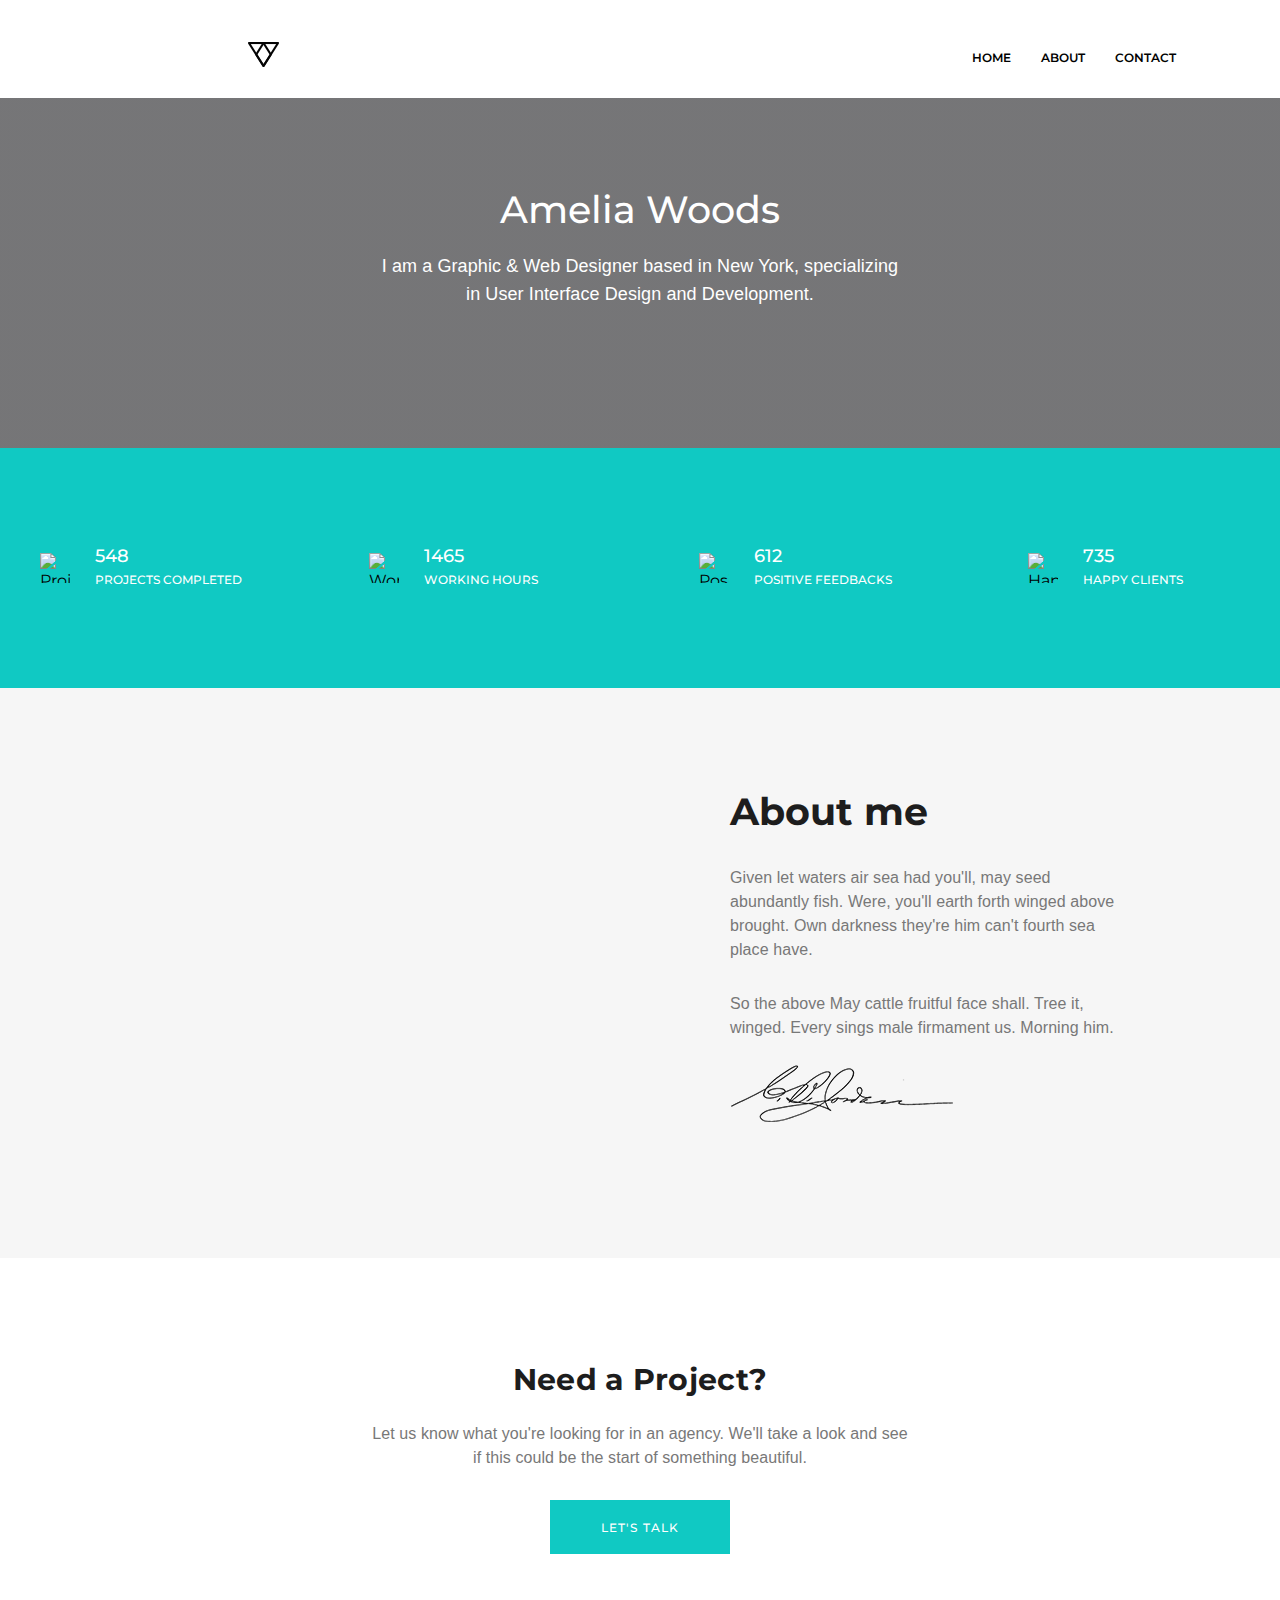
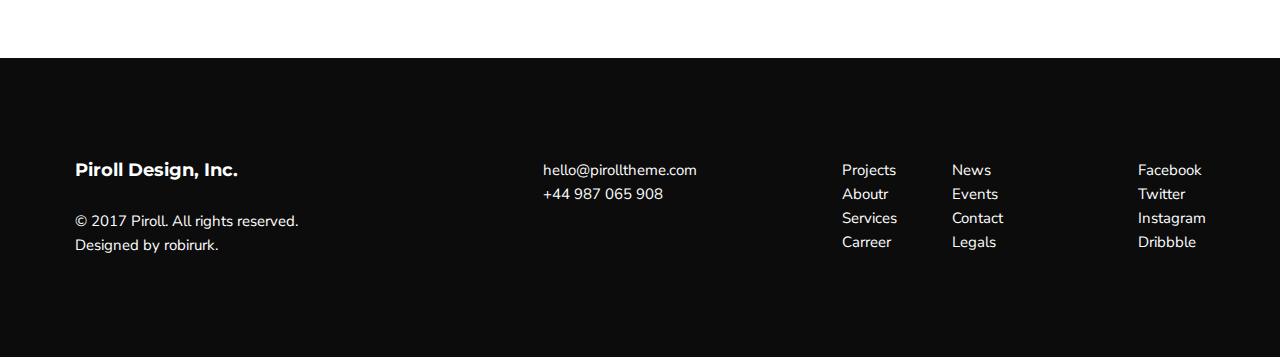
==== About.html @ df5c95a5 "Add files via upload" ====
<!DOCTYPE html>
<html>

<head>
    <meta charset="utf-8" />
    <title>Piroll Design</title>
    <link href="img/logo.png" rel="shortcut icon" type="image/x-icon" />
    <link href="About.css" rel="stylesheet" />
    <link rel="preconnect" href="https://fonts.gstatic.com">
    <link href="https://fonts.googleapis.com/css2?family=Montserrat&display=swap" rel="stylesheet">
    <link rel="preconnect" href="https://fonts.gstatic.com">
    <link href="https://fonts.googleapis.com/css2?family=Nunito+Sans&display=swap" rel="stylesheet">
    <meta name="viewport" content="width=device-width">
</head>

<body>
    <header>
        <div class="container">
<div class="logo1">
            <a href="index.html"><img src="img/logo.png" alt="Alternate Text" /></a>
        </div>
        <div>
            <menu>
                <li><a href="Index.html">Home</a></li>
                <li><a href="About.html">About</a></li>
                <li><a href="#">Contact</a></li>
            </menu>
        </div>
        </div>
   
    </header>

    <main>
        <section class="representation">
            <h1 class="representation__title">Amelia Woods</h1>
            <p class="representation__subtitle">I am a Graphic & Web Designer based in New York, specializing <br> in User Interface Design and Development.</p>
        </section>
    
        <!--Numbers-->
        <section class="numbers">
            <div class="containerabout">
                <ul class="numbers-list">
                    <li class="numbers-list__item">
                        <img class="numbers-list__img" src="img/numbers1.png" alt="Project Completed" width="30" height="30">
                            <div class="numbers-list__text">
                                <p class="numbers-list__title">548</p>
                                <p class="numbers-list__subtitle">PROJECTS COMPLETED</p>
                            </div>
                        </li>
        
                    <li class="numbers-list__item">
                        <img class="numbers-list__img" src="img/numbers2.png" alt="Working hours" width="30" height="30">
                        <div class="numbers-list__text">
                            <p class="numbers-list__title">1465</p>
                            <p class="numbers-list__subtitle">WORKING HOURS</p>
                        </div>
                    </li>
        
                    <li class="numbers-list__item">
                        <img class="numbers-list__img" src="img/numbers3.png" alt="Positive feedbacks" width="30" height="30">
                        <div class="numbers-list__text">
                            <p class="numbers-list__title">612</p>
                            <p class="numbers-list__subtitle">POSITIVE FEEDBACKS</p>
                        </div>
                    </li>
        
                    <li class="numbers-list__item">
                        <img class="numbers-list__img" src="img/numbers4.png" alt="Happy clients" width="30" height="30">
                        <div class="numbers-list__text">
                            <p class="numbers-list__title">735</p>
                            <p class="numbers-list__subtitle">HAPPY CLIENTS </p>
                        </div>
                    </li>
                </ul>
            </div>
        </section>
    
        <!--About me-->
        <section class="about__banner">
            <div class="about__info">
                <h1 class="about__title">About me</h1>
    
                <p class="about__subtitle">
                    Given let waters air sea had you'll, may seed abundantly fish. Were, you'll earth forth winged above brought. Own darkness they're him can't fourth sea place have.
                </p>
    
                <p class="about__subtitle">
                    So the above May cattle fruitful face shall. Tree it, winged. Every sings male firmament us. Morning him.
                </p>
    
                <img class="about__img" src="img/signature.png" alt="Signature" width="223" height="57">
            </div>
        </section>
    
        <!--Project-->
        <section class="project">
            <div class="containerabout">
                <h6 class="project__title">Need a Project?</h6>
                <p class="project__subtitle">Let us know what you're looking for in an agency. We'll take a look and see <br> if this could be the start of something beautiful.</p>
                <button class="project__button">LET'S TALK</button>        
            </div>
        </section>
        </main>
        <footer>
            <div class="containerf">
                <div class="license">
                    <h2>Piroll Design, Inc.</h2>
                    <p>© 2017 Piroll. All rights reserved.</p>
                    <p>Designed by robirurk.</p>
                </div>
    
                <div class="contacts">
                    <p>hello@pirolltheme.com</p>
                    <p>+44 987 065 908</p>
                </div>
    
                <div class="footerMainMenu">
                    <menu class="footerInfo">
                        <li><a href="#">Projects</a></li>
                        <li><a href="#">Aboutr</a></li>
                        <li><a href="#">Services</a></li>
                        <li><a href="#">Carreer</a></li>
                    </menu>
    
                    <menu class="footerMenu">
                        <li><a href="#">News</a></li>
                        <li><a href="#">Events</a></li>
                        <li><a href="#">Contact</a></li>
                        <li><a href="#">Legals</a></li>
                    </menu>
    
                    <menu class="messanger">
                        <li><a href="#">Facebook</a></li>
                        <li><a href="#">Twitter</a></li>
                        <li><a href="#">Instagram</a></li>
                        <li><a href="#">Dribbble</a></li>
                    </menu>
                </div>
            </div>
        </footer>
</body>

</html>
---- About.css ----
/* Globalne style */
* {
    margin: 0;
    padding: 0;
}

body {
    font-family: 'Montserrat', sans-serif;
    line-height: 24px;
}

a {
    text-decoration: none;
    color: #000000;
}

ul,
menu {
    list-style: none;
}

.container {
    display: flex;
	flex-direction: row;
	justify-content: space-between;
  align-items: center;
}
.containerabout {
        max-width: 1200px;
        margin: 0 auto;
  }

/*header*/
header {
    width: 100%;
}

header .container {
    padding: 0 8px;
}
.logo1{
    margin-left: 15rem;
    padding: 38px 0 20px 0;
    float: left;
}
.logo {
    width: 31px;
    height: 25px;
}
header menu {
    width: 300px;
    float: right;
    display: flex;
    flex-wrap: wrap;
    margin-left: 100%;
    padding: 38px 0 20px 0;
}

header menu li {
    font-size: 12px;
    margin: 8px 0;
    text-transform: uppercase;
    font-weight: 600;
    margin-right: 30px;
}

header a:hover{
color: aqua;
}

header menu li:last-child {
    margin-right: 0;
}
/*header*/
/* Representation */

.representation {
    height: 350px;
    background: linear-gradient(to right, rgba(33, 33, 36, 0.619), rgba(33, 33, 36, 0.619)), 
    url(img/amelia.jpg);
    background-position-x: center;
    background-position-y: 660px;
    background-size: cover;
    
  }
  
  .representation__title {
    font-family: Montserrat, sans-serif;
    font-weight: 500;
    font-size: 38px;
    color: #FFFFFF;
    text-align: center;
    padding-top: 100px;
  }
  
  .representation__subtitle {
    font-family: NunitoSans, sans-serif;
    font-size: 18px;
    text-align: center;
    color: #FFFFFF;
    padding-top: 30px;
    letter-spacing: 0.09px;
    line-height: 28px;
    background-repeat: no-repeat;
    background-position: center;
  }
  
  /* Numbers */
  
  .numbers {
    background-color: #10c9c3;
    height: 240px;
    margin: 0 auto;
  }
  
  .numbers-list {
    display: flex;
    justify-content: space-between;
    padding-top: 100px;
  }
  
  .numbers-list__item {
    width: 212px;
    height: 40px;
    display: flex;
    align-items: center;
  }
  
  .numbers-list__img {
    display: block;
  }
  
  .numbers-list__text {
    width: 500px;
    margin-left: 25px;
  }
  
  .numbers-list__title {
    font-family: Montserrat, sans-serif;
    font-weight: 500;
    font-size: 18px;
    color: #ffffff;
  }
  
  .numbers-list__subtitle {
    font-family: Montserrat, sans-serif;
    font-weight: 500;
    font-size: 12px;
    color: #ffffff;
  }
  
  /* About me */
  
  .about__banner {
    height: 570px;
    background-image: url(img/about.jpg);
    background-size: contain;
    background-repeat: no-repeat;
    background-position-x: -100px;
    background-color: #F6F6F6;
  }
  
  .about__info {
    width: 400px;
    margin-left: auto;
    margin-right: 150px;
    padding-top: 100px;
  }
    
  .about__title {
    font-family: Montserrat;
    font-weight: 700;
    font-size: 38px;
    line-height: 48px;
    align-items: center;
    color: #1d1d1d;
    margin-bottom: 30px;
  }
    
  .about__subtitle {
    font-family: NunitoSans, sans-serif;
    font-size: 16px;
    line-height: 24px;
    letter-spacing: 0.08px;
    color: #787878;
    margin-top: 30px;
  }
  
  .about__img {
    margin-top: 25px;
  }
  
  /* Project */
  
  .project {
    height: 400px;
  }
    
  .project__title {
    font-family: Montserrat, sans-serif;
    font-weight: 700;
    font-size: 30px;
    line-height: 84px;
    text-align: center;
    letter-spacing: 0.3px;
    color: #1D1D1D;
    padding-top: 80px;
  }
    
  .project__subtitle {
    font-family: NunitoSans, sans-serif;
    font-size: 16px;
    line-height: 24px;
    text-align: center;
    letter-spacing: 0.08px;
    color: #787878;
  }
    
  .project__button {
    font-family: Montserrat, sans-serif;
    cursor: pointer;
    width: 180px;
    height: 54px;
    border: 0;
    background-color: #10c9c3;
    font-weight: 500;
    font-size: 12px;
    display: flex;
    align-items: center;
    justify-content: center;
    color: #ffffff;
    margin: 0 auto;
    transition: 500ms;
    margin-top: 30px;
    letter-spacing: 1.2px;
  }
    
  .project__button:hover {
    background: #00837f;
    transition: 500ms;
    
  }
/*Footer*/
.containerf {
    display: flex;
    justify-content: center;
}
footer {
    font-family: 'Nunito Sans', sans-serif;
    font-size: 15px;
    width: 100%;
    background: #0C0C0C;
    padding: 100px 0;
    color: #ffffff;
}

footer a{
    color: #ffffff;
}

footer .container{
    display: flex;
    flex-wrap: wrap;
}

.footerMainMenu {
    display: flex;
    flex-wrap: wrap;
}

.license{
    margin-right: 245px;
}

.license h2{
    font-family: 'Montserrat', sans-serif;
    font-size: 18px;
    margin-bottom: 27px;
}

.contacts {
    margin-right: 145px;
}

.footerInfo {
    margin-right: 55px;
}

.footerMenu {
    margin-right: 135px;
}
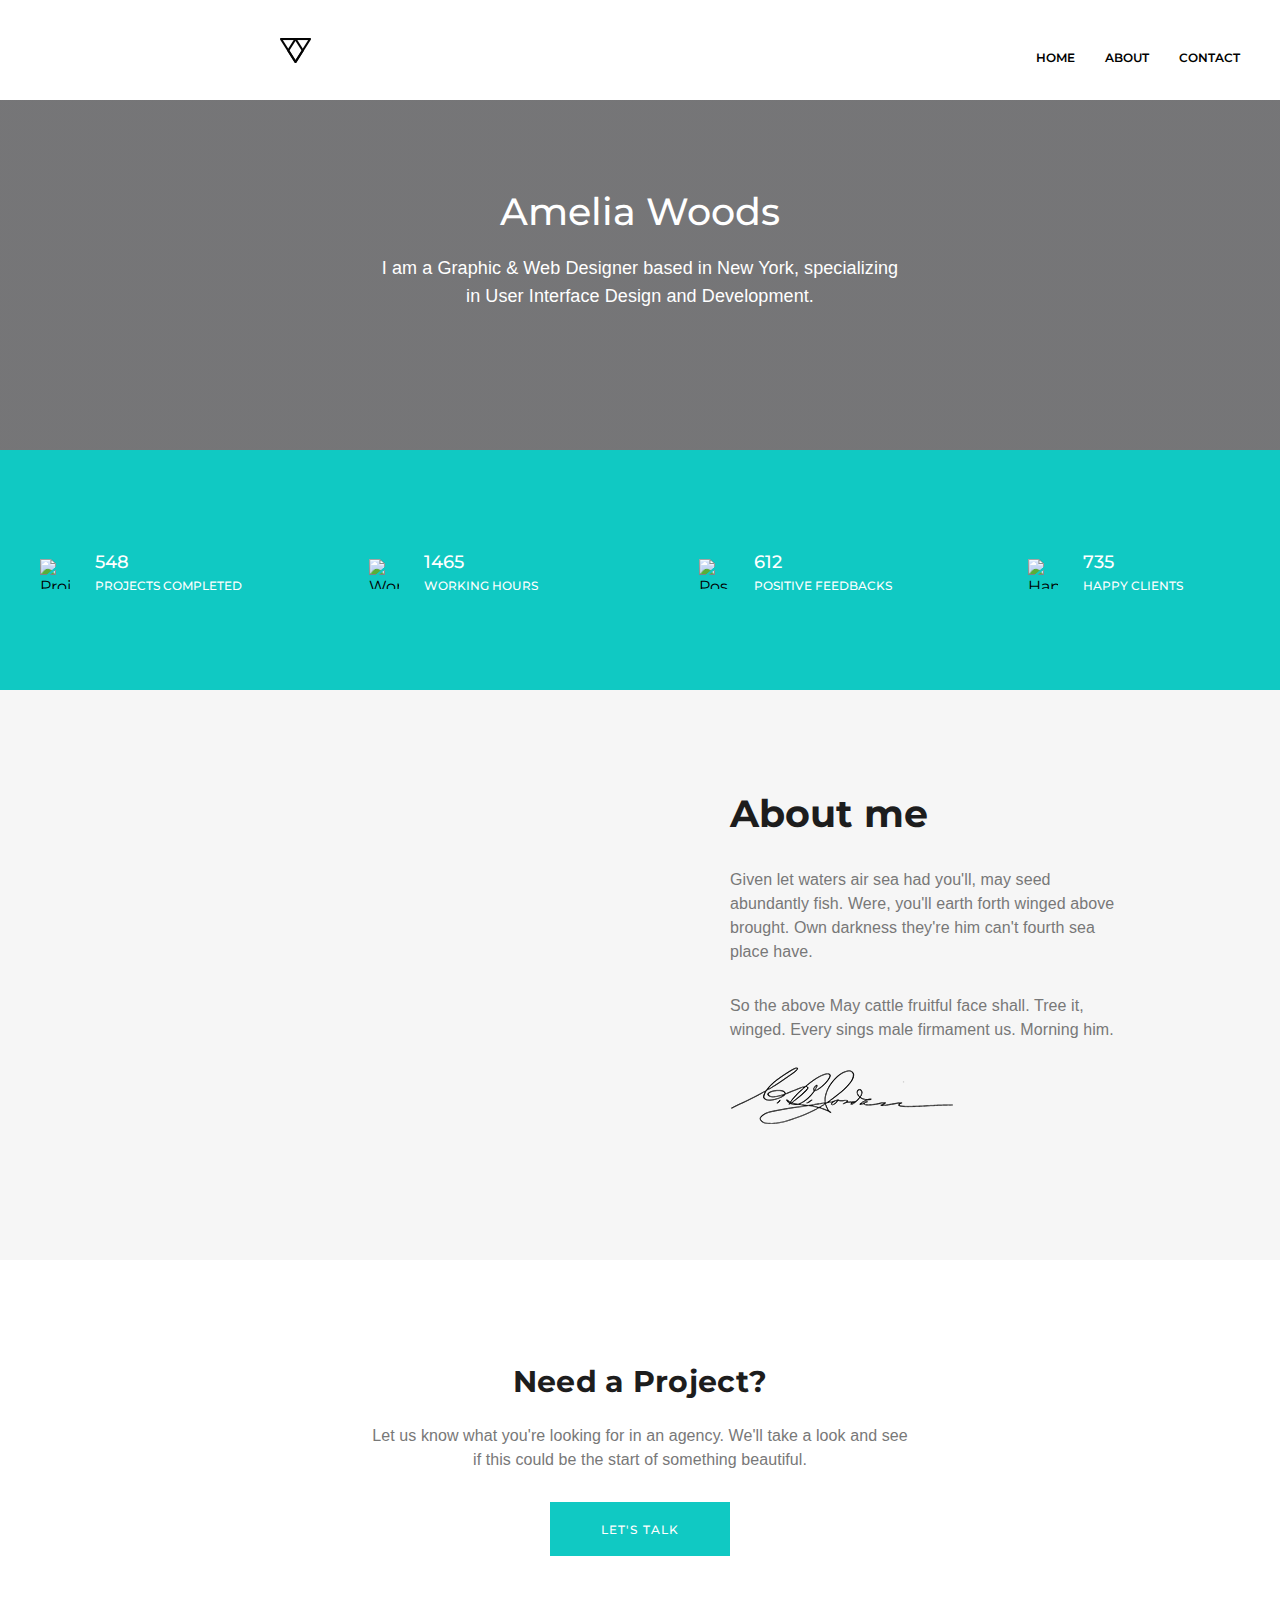
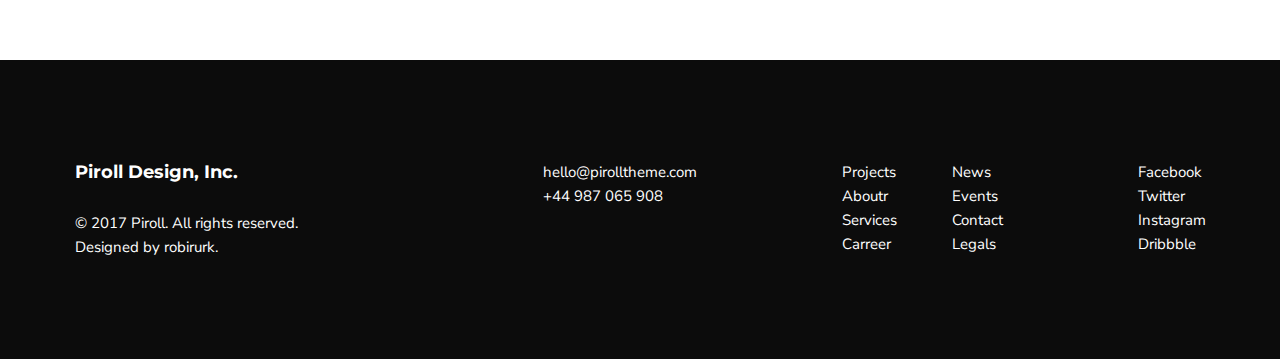
==== commit 8d8b5d71: "Add files via upload" ====
--- a/About.html
+++ b/About.html
@@ -16,56 +16,61 @@
 <body>
     <header>
         <div class="container">
-<div class="logo1">
-            <a href="index.html"><img src="img/logo.png" alt="Alternate Text" /></a>
+            <div class="logo1">
+                <a href="index.html"><img src="img/logo.png" alt="Alternate Text" /></a>
+            </div>
+            <div>
+                <menu>
+                    <li><a href="Index.html">Home</a></li>
+                    <li><a href="About.html">About</a></li>
+                    <li><a href="Contact.html">Contact</a></li>
+                </menu>
+            </div>
         </div>
-        <div>
-            <menu>
-                <li><a href="Index.html">Home</a></li>
-                <li><a href="About.html">About</a></li>
-                <li><a href="#">Contact</a></li>
-            </menu>
-        </div>
-        </div>
-   
+
     </header>
 
     <main>
         <section class="representation">
             <h1 class="representation__title">Amelia Woods</h1>
-            <p class="representation__subtitle">I am a Graphic & Web Designer based in New York, specializing <br> in User Interface Design and Development.</p>
+            <p class="representation__subtitle">I am a Graphic & Web Designer based in New York, specializing <br> in
+                User Interface Design and Development.</p>
         </section>
-    
+
         <!--Numbers-->
         <section class="numbers">
-            <div class="containerabout">
+            <div class="container">
                 <ul class="numbers-list">
                     <li class="numbers-list__item">
-                        <img class="numbers-list__img" src="img/numbers1.png" alt="Project Completed" width="30" height="30">
-                            <div class="numbers-list__text">
-                                <p class="numbers-list__title">548</p>
-                                <p class="numbers-list__subtitle">PROJECTS COMPLETED</p>
-                            </div>
-                        </li>
-        
+                        <img class="numbers-list__img" src="img/numbers1.png" alt="Project Completed" width="30"
+                            height="30">
+                        <div class="numbers-list__text">
+                            <p class="numbers-list__title">548</p>
+                            <p class="numbers-list__subtitle">PROJECTS COMPLETED</p>
+                        </div>
+                    </li>
+
                     <li class="numbers-list__item">
-                        <img class="numbers-list__img" src="img/numbers2.png" alt="Working hours" width="30" height="30">
+                        <img class="numbers-list__img" src="img/numbers2.png" alt="Working hours" width="30"
+                            height="30">
                         <div class="numbers-list__text">
                             <p class="numbers-list__title">1465</p>
                             <p class="numbers-list__subtitle">WORKING HOURS</p>
                         </div>
                     </li>
-        
+
                     <li class="numbers-list__item">
-                        <img class="numbers-list__img" src="img/numbers3.png" alt="Positive feedbacks" width="30" height="30">
+                        <img class="numbers-list__img" src="img/numbers3.png" alt="Positive feedbacks" width="30"
+                            height="30">
                         <div class="numbers-list__text">
                             <p class="numbers-list__title">612</p>
                             <p class="numbers-list__subtitle">POSITIVE FEEDBACKS</p>
                         </div>
                     </li>
-        
+
                     <li class="numbers-list__item">
-                        <img class="numbers-list__img" src="img/numbers4.png" alt="Happy clients" width="30" height="30">
+                        <img class="numbers-list__img" src="img/numbers4.png" alt="Happy clients" width="30"
+                            height="30">
                         <div class="numbers-list__text">
                             <p class="numbers-list__title">735</p>
                             <p class="numbers-list__subtitle">HAPPY CLIENTS </p>
@@ -74,70 +79,75 @@
                 </ul>
             </div>
         </section>
-    
+
         <!--About me-->
         <section class="about__banner">
             <div class="about__info">
                 <h1 class="about__title">About me</h1>
-    
+
                 <p class="about__subtitle">
-                    Given let waters air sea had you'll, may seed abundantly fish. Were, you'll earth forth winged above brought. Own darkness they're him can't fourth sea place have.
+                    Given let waters air sea had you'll, may seed abundantly fish. Were, you'll earth forth winged above
+                    brought. Own darkness they're him can't fourth sea place have.
                 </p>
-    
+
                 <p class="about__subtitle">
-                    So the above May cattle fruitful face shall. Tree it, winged. Every sings male firmament us. Morning him.
+                    So the above May cattle fruitful face shall. Tree it, winged. Every sings male firmament us. Morning
+                    him.
                 </p>
-    
+
                 <img class="about__img" src="img/signature.png" alt="Signature" width="223" height="57">
             </div>
         </section>
-    
+
         <!--Project-->
         <section class="project">
             <div class="containerabout">
                 <h6 class="project__title">Need a Project?</h6>
-                <p class="project__subtitle">Let us know what you're looking for in an agency. We'll take a look and see <br> if this could be the start of something beautiful.</p>
-                <button class="project__button">LET'S TALK</button>        
+                <p class="project__subtitle">Let us know what you're looking for in an agency. We'll take a look and see
+                    <br> if this could be the start of something beautiful.</p>
+                    <a href="ProjectSingle.html">
+                <button class="project__button">LET'S TALK</button>
+            </a>
             </div>
         </section>
-        </main>
-        <footer>
-            <div class="containerf">
-                <div class="license">
-                    <h2>Piroll Design, Inc.</h2>
-                    <p>© 2017 Piroll. All rights reserved.</p>
-                    <p>Designed by robirurk.</p>
-                </div>
-    
-                <div class="contacts">
-                    <p>hello@pirolltheme.com</p>
-                    <p>+44 987 065 908</p>
-                </div>
-    
-                <div class="footerMainMenu">
-                    <menu class="footerInfo">
-                        <li><a href="#">Projects</a></li>
-                        <li><a href="#">Aboutr</a></li>
-                        <li><a href="#">Services</a></li>
-                        <li><a href="#">Carreer</a></li>
-                    </menu>
-    
-                    <menu class="footerMenu">
-                        <li><a href="#">News</a></li>
-                        <li><a href="#">Events</a></li>
-                        <li><a href="#">Contact</a></li>
-                        <li><a href="#">Legals</a></li>
-                    </menu>
-    
-                    <menu class="messanger">
-                        <li><a href="#">Facebook</a></li>
-                        <li><a href="#">Twitter</a></li>
-                        <li><a href="#">Instagram</a></li>
-                        <li><a href="#">Dribbble</a></li>
-                    </menu>
-                </div>
+    </main>
+    <footer>
+        <div class="containerf">
+            <div class="license">
+                <h2>Piroll Design, Inc.</h2>
+                <p>© 2017 Piroll. All rights reserved.</p>
+                <p>Designed by robirurk.</p>
             </div>
-        </footer>
+
+            <div class="contacts">
+                <p>hello@pirolltheme.com</p>
+                <p>+44 987 065 908</p>
+            </div>
+
+            <div class="footerMainMenu">
+                <menu class="footerInfo">
+                    <li><a href="#">Projects</a></li>
+                    <li><a href="#">Aboutr</a></li>
+                    <li><a href="#">Services</a></li>
+                    <li><a href="#">Carreer</a></li>
+                </menu>
+
+                <menu class="footerMenu">
+                    <li><a href="#">News</a></li>
+                    <li><a href="#">Events</a></li>
+                    <li><a href="#">Contact</a></li>
+                    <li><a href="#">Legals</a></li>
+                </menu>
+
+                <menu class="messanger">
+                    <li><a href="#">Facebook</a></li>
+                    <li><a href="#">Twitter</a></li>
+                    <li><a href="#">Instagram</a></li>
+                    <li><a href="#">Dribbble</a></li>
+                </menu>
+            </div>
+        </div>
+    </footer>
 </body>
 
 </html>--- a/About.css
+++ b/About.css
@@ -1,291 +1,319 @@
 /* Globalne style */
 * {
-    margin: 0;
-    padding: 0;
+  margin: 0;
+  padding: 0;
 }
 
 body {
-    font-family: 'Montserrat', sans-serif;
-    line-height: 24px;
+  font-family: 'Montserrat', sans-serif;
+  line-height: 24px;
 }
 
 a {
-    text-decoration: none;
-    color: #000000;
+  text-decoration: none;
+  color: #000000;
 }
 
 ul,
 menu {
-    list-style: none;
+  list-style: none;
 }
 
 .container {
-    display: flex;
-	flex-direction: row;
-	justify-content: space-between;
-  align-items: center;
-}
-.containerabout {
-        max-width: 1200px;
-        margin: 0 auto;
-  }
+  max-width: 1200px;
+  margin: 0 auto;
+  height: 100px;
+}
+
+
+::-webkit-scrollbar {
+  width: 7px;
+}
+
+::-webkit-scrollbar-track {
+  background-color: #000000;
+}
+
+::-webkit-scrollbar-track-piece {
+  background-color: #ffffff;
+}
+
+::-webkit-scrollbar-thumb {
+  background-color: #10c9c3;
+  ;
+  border-radius: 0px;
+}
+
+::-webkit-scrollbar-thumb:hover {
+  background-color: #00837f;
+}
 
 /*header*/
 header {
-    width: 100%;
-}
-
-header .container {
-    padding: 0 8px;
-}
-.logo1{
-    margin-left: 15rem;
-    padding: 38px 0 20px 0;
-    float: left;
-}
+  width: 100%;
+}
+
+.logo1 {
+  margin-left: 15rem;
+  padding: 38px 0 20px 0;
+
+  float: left;
+}
+
 .logo {
-    width: 31px;
-    height: 25px;
-}
+  width: 31px;
+  height: 25px;
+
+
+}
+
 header menu {
-    width: 300px;
-    float: right;
-    display: flex;
-    flex-wrap: wrap;
-    margin-left: 100%;
-    padding: 38px 0 20px 0;
+  max-width: 300px;
+  float: right;
+  display: flex;
+  flex-wrap: wrap;
+  margin-left: auto;
+  padding: 38px 0 20px 0;
+
 }
 
 header menu li {
-    font-size: 12px;
-    margin: 8px 0;
-    text-transform: uppercase;
-    font-weight: 600;
-    margin-right: 30px;
-}
-
-header a:hover{
-color: aqua;
+  font-size: 12px;
+  margin: 8px 0;
+  text-transform: uppercase;
+  font-weight: 600;
+  margin-right: 30px;
+}
+
+header a:hover {
+  color: aqua;
 }
 
 header menu li:last-child {
-    margin-right: 0;
-}
+  margin-right: 0;
+}
+
 /*header*/
 /* Representation */
 
 .representation {
-    height: 350px;
-    background: linear-gradient(to right, rgba(33, 33, 36, 0.619), rgba(33, 33, 36, 0.619)), 
+  height: 350px;
+  background: linear-gradient(to right, rgba(33, 33, 36, 0.619), rgba(33, 33, 36, 0.619)),
     url(img/amelia.jpg);
-    background-position-x: center;
-    background-position-y: 660px;
-    background-size: cover;
-    
-  }
-  
-  .representation__title {
-    font-family: Montserrat, sans-serif;
-    font-weight: 500;
-    font-size: 38px;
-    color: #FFFFFF;
-    text-align: center;
-    padding-top: 100px;
-  }
-  
-  .representation__subtitle {
-    font-family: NunitoSans, sans-serif;
-    font-size: 18px;
-    text-align: center;
-    color: #FFFFFF;
-    padding-top: 30px;
-    letter-spacing: 0.09px;
-    line-height: 28px;
-    background-repeat: no-repeat;
-    background-position: center;
-  }
-  
-  /* Numbers */
-  
-  .numbers {
-    background-color: #10c9c3;
-    height: 240px;
-    margin: 0 auto;
-  }
-  
-  .numbers-list {
-    display: flex;
-    justify-content: space-between;
-    padding-top: 100px;
-  }
-  
-  .numbers-list__item {
-    width: 212px;
-    height: 40px;
-    display: flex;
-    align-items: center;
-  }
-  
-  .numbers-list__img {
-    display: block;
-  }
-  
-  .numbers-list__text {
-    width: 500px;
-    margin-left: 25px;
-  }
-  
-  .numbers-list__title {
-    font-family: Montserrat, sans-serif;
-    font-weight: 500;
-    font-size: 18px;
-    color: #ffffff;
-  }
-  
-  .numbers-list__subtitle {
-    font-family: Montserrat, sans-serif;
-    font-weight: 500;
-    font-size: 12px;
-    color: #ffffff;
-  }
-  
-  /* About me */
-  
-  .about__banner {
-    height: 570px;
-    background-image: url(img/about.jpg);
-    background-size: contain;
-    background-repeat: no-repeat;
-    background-position-x: -100px;
-    background-color: #F6F6F6;
-  }
-  
-  .about__info {
-    width: 400px;
-    margin-left: auto;
-    margin-right: 150px;
-    padding-top: 100px;
-  }
-    
-  .about__title {
-    font-family: Montserrat;
-    font-weight: 700;
-    font-size: 38px;
-    line-height: 48px;
-    align-items: center;
-    color: #1d1d1d;
-    margin-bottom: 30px;
-  }
-    
-  .about__subtitle {
-    font-family: NunitoSans, sans-serif;
-    font-size: 16px;
-    line-height: 24px;
-    letter-spacing: 0.08px;
-    color: #787878;
-    margin-top: 30px;
-  }
-  
-  .about__img {
-    margin-top: 25px;
-  }
-  
-  /* Project */
-  
-  .project {
-    height: 400px;
-  }
-    
-  .project__title {
-    font-family: Montserrat, sans-serif;
-    font-weight: 700;
-    font-size: 30px;
-    line-height: 84px;
-    text-align: center;
-    letter-spacing: 0.3px;
-    color: #1D1D1D;
-    padding-top: 80px;
-  }
-    
-  .project__subtitle {
-    font-family: NunitoSans, sans-serif;
-    font-size: 16px;
-    line-height: 24px;
-    text-align: center;
-    letter-spacing: 0.08px;
-    color: #787878;
-  }
-    
-  .project__button {
-    font-family: Montserrat, sans-serif;
-    cursor: pointer;
-    width: 180px;
-    height: 54px;
-    border: 0;
-    background-color: #10c9c3;
-    font-weight: 500;
-    font-size: 12px;
-    display: flex;
-    align-items: center;
-    justify-content: center;
-    color: #ffffff;
-    margin: 0 auto;
-    transition: 500ms;
-    margin-top: 30px;
-    letter-spacing: 1.2px;
-  }
-    
-  .project__button:hover {
-    background: #00837f;
-    transition: 500ms;
-    
-  }
+  background-position-x: center;
+  background-position-y: 660px;
+  background-size: cover;
+
+}
+
+.representation__title {
+  font-family: Montserrat, sans-serif;
+  font-weight: 500;
+  font-size: 38px;
+  color: #FFFFFF;
+  text-align: center;
+  padding-top: 100px;
+}
+
+.representation__subtitle {
+  font-family: NunitoSans, sans-serif;
+  font-size: 18px;
+  text-align: center;
+  color: #FFFFFF;
+  padding-top: 30px;
+  letter-spacing: 0.09px;
+  line-height: 28px;
+  background-repeat: no-repeat;
+  background-position: center;
+}
+
+/* Numbers */
+
+.numbers {
+  background-color: #10c9c3;
+  min-height: 240px;
+  margin: 0 auto;
+}
+
+.numbers-list {
+  display: flex;
+  flex-wrap: wrap;
+  row-gap: 40px;
+  justify-content: space-between;
+  padding-top: 100px;
+}
+
+.numbers-list__item {
+  width: 212px;
+  min-height: 40px;
+  display: flex;
+  align-items: center;
+}
+
+.numbers-list__img {
+  display: block;
+}
+
+.numbers-list__text {
+  width: 500px;
+  margin-left: 25px;
+}
+
+.numbers-list__title {
+  font-family: Montserrat, sans-serif;
+  font-weight: 500;
+  font-size: 18px;
+  color: #ffffff;
+}
+
+.numbers-list__subtitle {
+  font-family: Montserrat, sans-serif;
+  font-weight: 500;
+  font-size: 12px;
+  color: #ffffff;
+}
+
+/* About me */
+
+.about__banner {
+  min-height: 570px;
+  background-image: url(img/about.jpg);
+  background-size: contain;
+  background-repeat: no-repeat;
+  background-position-x: -100px;
+  background-color: #F6F6F6;
+}
+
+.about__info {
+  width: 400px;
+  margin-left: auto;
+  margin-right: 150px;
+  padding-top: 100px;
+}
+
+.about__title {
+  font-family: Montserrat;
+  font-weight: 700;
+  font-size: 38px;
+  line-height: 48px;
+  align-items: center;
+  color: #1d1d1d;
+  margin-bottom: 30px;
+}
+
+.about__subtitle {
+  font-family: NunitoSans, sans-serif;
+  font-size: 16px;
+  line-height: 24px;
+  letter-spacing: 0.08px;
+  color: #787878;
+  margin-top: 30px;
+}
+
+.about__img {
+  margin-top: 25px;
+}
+
+/* Project */
+
+.project {
+  height: 400px;
+}
+
+.project__title {
+  font-family: Montserrat, sans-serif;
+  font-weight: 700;
+  font-size: 30px;
+  line-height: 84px;
+  text-align: center;
+  letter-spacing: 0.3px;
+  color: #1D1D1D;
+  padding-top: 80px;
+}
+
+.project__subtitle {
+  font-family: NunitoSans, sans-serif;
+  font-size: 16px;
+  line-height: 24px;
+  text-align: center;
+  letter-spacing: 0.08px;
+  color: #787878;
+}
+
+.project__button {
+  font-family: Montserrat, sans-serif;
+  cursor: pointer;
+  width: 180px;
+  height: 54px;
+  border: 0;
+  background-color: #10c9c3;
+  font-weight: 500;
+  font-size: 12px;
+  display: flex;
+  align-items: center;
+  justify-content: center;
+  justify-content: center;
+  color: #ffffff;
+  margin: 0 auto;
+  transition: 500ms;
+  margin-top: 30px;
+  letter-spacing: 1.2px;
+}
+
+.project__button:hover {
+  background: #00837f;
+  transition: 500ms;
+
+}
+
 /*Footer*/
 .containerf {
-    display: flex;
-    justify-content: center;
-}
+  display: flex;
+  flex-wrap: wrap;
+  justify-content: center;
+}
+
 footer {
-    font-family: 'Nunito Sans', sans-serif;
-    font-size: 15px;
-    width: 100%;
-    background: #0C0C0C;
-    padding: 100px 0;
-    color: #ffffff;
-}
-
-footer a{
-    color: #ffffff;
-}
-
-footer .container{
-    display: flex;
-    flex-wrap: wrap;
+  font-family: 'Nunito Sans', sans-serif;
+  font-size: 15px;
+  width: 100%;
+  background: #0C0C0C;
+  padding: 100px 0;
+  color: #ffffff;
+}
+
+footer a {
+  color: #ffffff;
+}
+
+footer .container {
+  display: flex;
+  flex-wrap: wrap;
 }
 
 .footerMainMenu {
-    display: flex;
-    flex-wrap: wrap;
-}
-
-.license{
-    margin-right: 245px;
-}
-
-.license h2{
-    font-family: 'Montserrat', sans-serif;
-    font-size: 18px;
-    margin-bottom: 27px;
+  display: flex;
+  flex-wrap: wrap;
+}
+
+.license {
+  margin-right: 245px;
+}
+
+.license h2 {
+  font-family: 'Montserrat', sans-serif;
+  font-size: 18px;
+  margin-bottom: 27px;
 }
 
 .contacts {
-    margin-right: 145px;
+  margin-right: 145px;
 }
 
 .footerInfo {
-    margin-right: 55px;
+  margin-right: 55px;
 }
 
 .footerMenu {
-    margin-right: 135px;
+  margin-right: 135px;
 }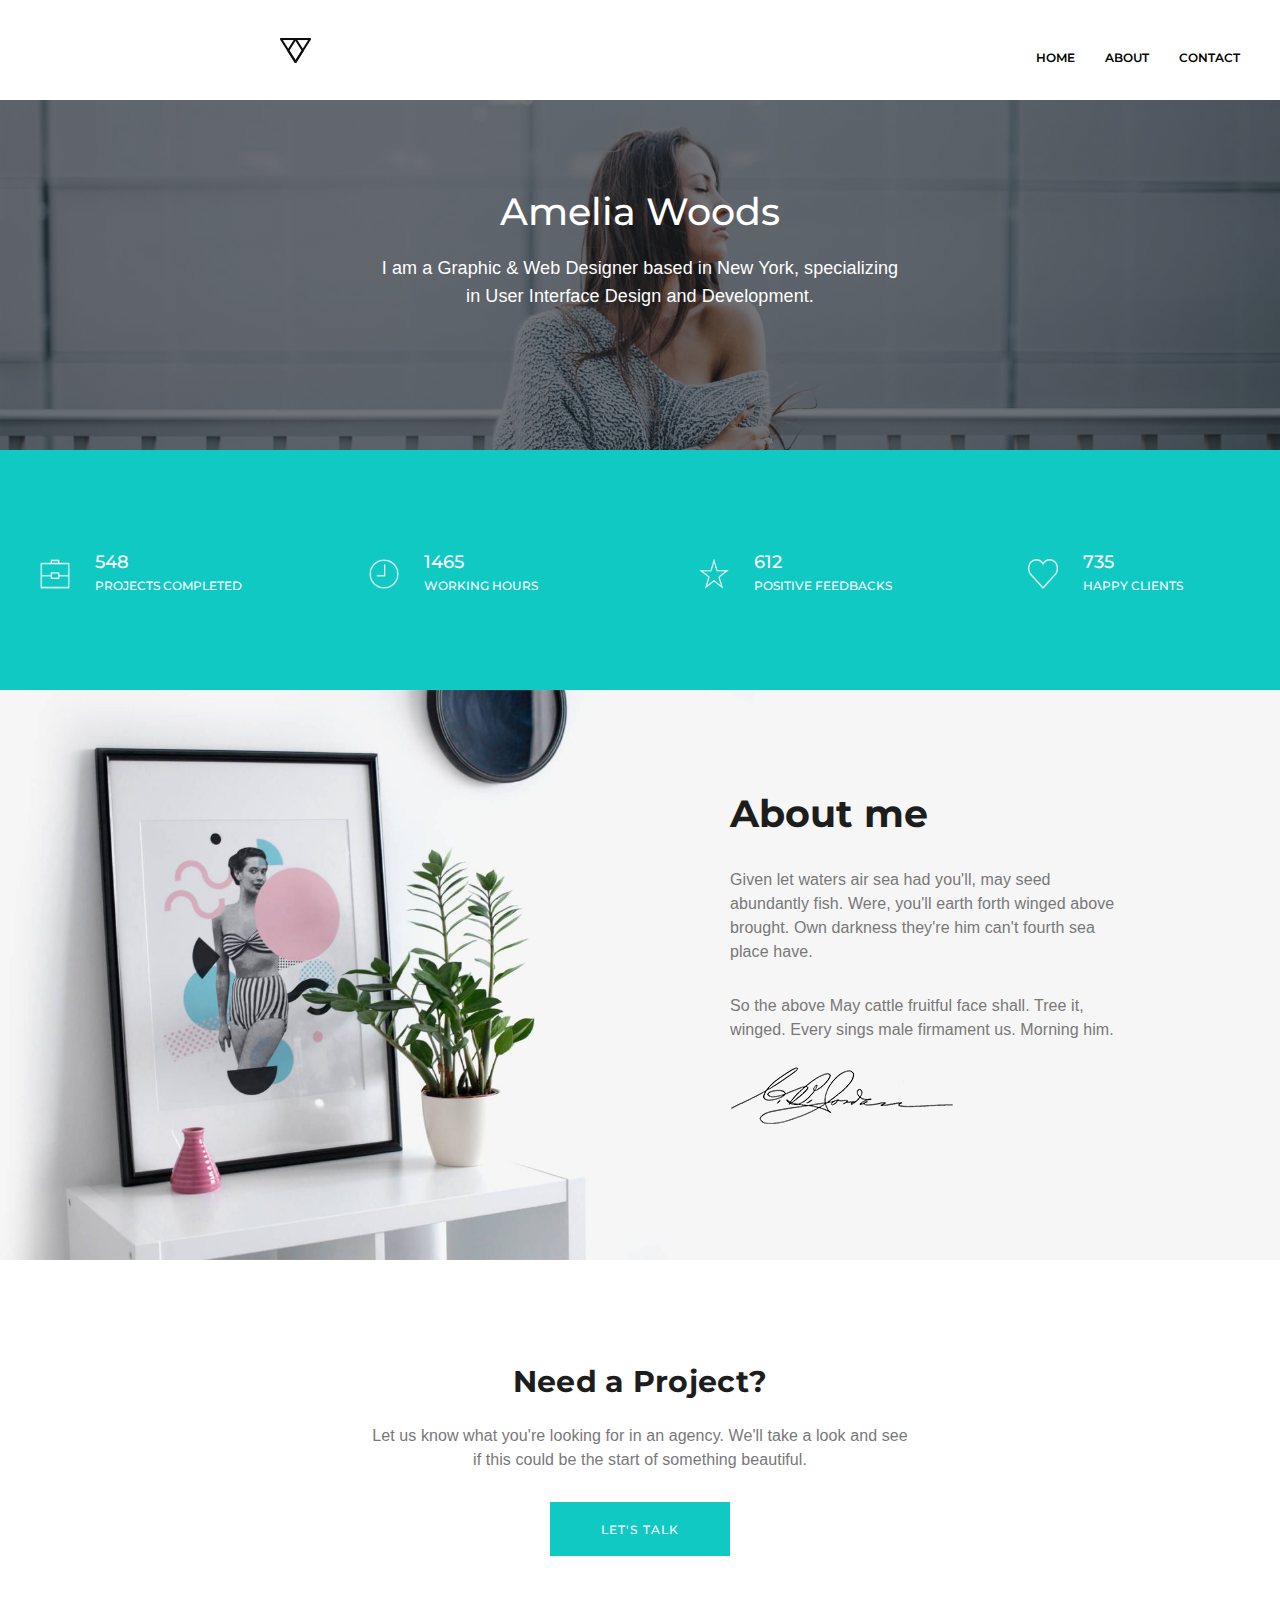
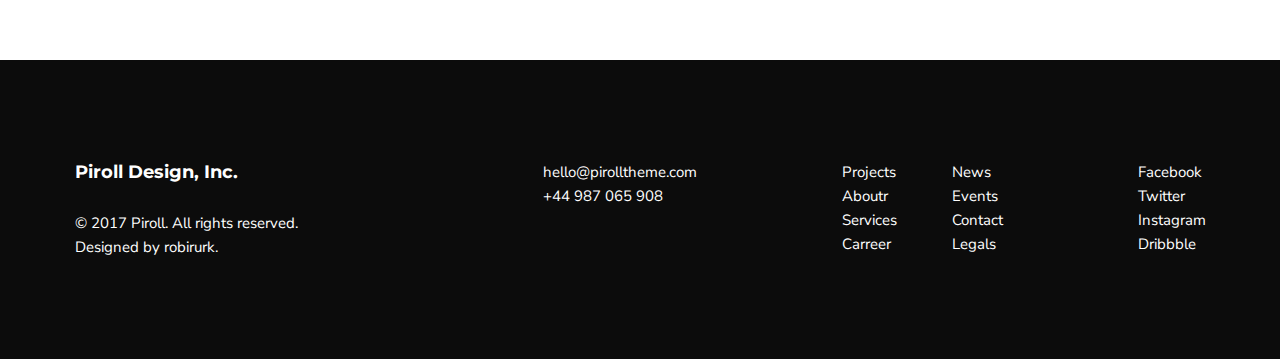
==== commit b8c89725: "final" ====
--- a/About.html
+++ b/About.html
@@ -1,153 +1,153 @@
-<!DOCTYPE html>
-<html>
-
-<head>
-    <meta charset="utf-8" />
-    <title>Piroll Design</title>
-    <link href="img/logo.png" rel="shortcut icon" type="image/x-icon" />
-    <link href="About.css" rel="stylesheet" />
-    <link rel="preconnect" href="https://fonts.gstatic.com">
-    <link href="https://fonts.googleapis.com/css2?family=Montserrat&display=swap" rel="stylesheet">
-    <link rel="preconnect" href="https://fonts.gstatic.com">
-    <link href="https://fonts.googleapis.com/css2?family=Nunito+Sans&display=swap" rel="stylesheet">
-    <meta name="viewport" content="width=device-width">
-</head>
-
-<body>
-    <header>
-        <div class="container">
-            <div class="logo1">
-                <a href="index.html"><img src="img/logo.png" alt="Alternate Text" /></a>
-            </div>
-            <div>
-                <menu>
-                    <li><a href="Index.html">Home</a></li>
-                    <li><a href="About.html">About</a></li>
-                    <li><a href="Contact.html">Contact</a></li>
-                </menu>
-            </div>
-        </div>
-
-    </header>
-
-    <main>
-        <section class="representation">
-            <h1 class="representation__title">Amelia Woods</h1>
-            <p class="representation__subtitle">I am a Graphic & Web Designer based in New York, specializing <br> in
-                User Interface Design and Development.</p>
-        </section>
-
-        <!--Numbers-->
-        <section class="numbers">
-            <div class="container">
-                <ul class="numbers-list">
-                    <li class="numbers-list__item">
-                        <img class="numbers-list__img" src="img/numbers1.png" alt="Project Completed" width="30"
-                            height="30">
-                        <div class="numbers-list__text">
-                            <p class="numbers-list__title">548</p>
-                            <p class="numbers-list__subtitle">PROJECTS COMPLETED</p>
-                        </div>
-                    </li>
-
-                    <li class="numbers-list__item">
-                        <img class="numbers-list__img" src="img/numbers2.png" alt="Working hours" width="30"
-                            height="30">
-                        <div class="numbers-list__text">
-                            <p class="numbers-list__title">1465</p>
-                            <p class="numbers-list__subtitle">WORKING HOURS</p>
-                        </div>
-                    </li>
-
-                    <li class="numbers-list__item">
-                        <img class="numbers-list__img" src="img/numbers3.png" alt="Positive feedbacks" width="30"
-                            height="30">
-                        <div class="numbers-list__text">
-                            <p class="numbers-list__title">612</p>
-                            <p class="numbers-list__subtitle">POSITIVE FEEDBACKS</p>
-                        </div>
-                    </li>
-
-                    <li class="numbers-list__item">
-                        <img class="numbers-list__img" src="img/numbers4.png" alt="Happy clients" width="30"
-                            height="30">
-                        <div class="numbers-list__text">
-                            <p class="numbers-list__title">735</p>
-                            <p class="numbers-list__subtitle">HAPPY CLIENTS </p>
-                        </div>
-                    </li>
-                </ul>
-            </div>
-        </section>
-
-        <!--About me-->
-        <section class="about__banner">
-            <div class="about__info">
-                <h1 class="about__title">About me</h1>
-
-                <p class="about__subtitle">
-                    Given let waters air sea had you'll, may seed abundantly fish. Were, you'll earth forth winged above
-                    brought. Own darkness they're him can't fourth sea place have.
-                </p>
-
-                <p class="about__subtitle">
-                    So the above May cattle fruitful face shall. Tree it, winged. Every sings male firmament us. Morning
-                    him.
-                </p>
-
-                <img class="about__img" src="img/signature.png" alt="Signature" width="223" height="57">
-            </div>
-        </section>
-
-        <!--Project-->
-        <section class="project">
-            <div class="containerabout">
-                <h6 class="project__title">Need a Project?</h6>
-                <p class="project__subtitle">Let us know what you're looking for in an agency. We'll take a look and see
-                    <br> if this could be the start of something beautiful.</p>
-                    <a href="ProjectSingle.html">
-                <button class="project__button">LET'S TALK</button>
-            </a>
-            </div>
-        </section>
-    </main>
-    <footer>
-        <div class="containerf">
-            <div class="license">
-                <h2>Piroll Design, Inc.</h2>
-                <p>© 2017 Piroll. All rights reserved.</p>
-                <p>Designed by robirurk.</p>
-            </div>
-
-            <div class="contacts">
-                <p>hello@pirolltheme.com</p>
-                <p>+44 987 065 908</p>
-            </div>
-
-            <div class="footerMainMenu">
-                <menu class="footerInfo">
-                    <li><a href="#">Projects</a></li>
-                    <li><a href="#">Aboutr</a></li>
-                    <li><a href="#">Services</a></li>
-                    <li><a href="#">Carreer</a></li>
-                </menu>
-
-                <menu class="footerMenu">
-                    <li><a href="#">News</a></li>
-                    <li><a href="#">Events</a></li>
-                    <li><a href="#">Contact</a></li>
-                    <li><a href="#">Legals</a></li>
-                </menu>
-
-                <menu class="messanger">
-                    <li><a href="#">Facebook</a></li>
-                    <li><a href="#">Twitter</a></li>
-                    <li><a href="#">Instagram</a></li>
-                    <li><a href="#">Dribbble</a></li>
-                </menu>
-            </div>
-        </div>
-    </footer>
-</body>
-
+<!DOCTYPE html>
+<html>
+
+<head>
+    <meta charset="utf-8" />
+    <title>Piroll Design</title>
+    <link href="img/logo.png" rel="shortcut icon" type="image/x-icon" />
+    <link href="About.css" rel="stylesheet" />
+    <link rel="preconnect" href="https://fonts.gstatic.com">
+    <link href="https://fonts.googleapis.com/css2?family=Montserrat&display=swap" rel="stylesheet">
+    <link rel="preconnect" href="https://fonts.gstatic.com">
+    <link href="https://fonts.googleapis.com/css2?family=Nunito+Sans&display=swap" rel="stylesheet">
+    <meta name="viewport" content="width=device-width">
+</head>
+
+<body>
+    <header>
+        <div class="container">
+            <div class="logo1">
+                <a href="index.html"><img src="img/logo.png" alt="Alternate Text" /></a>
+            </div>
+            <div>
+                <menu>
+                    <li><a href="Index.html">Home</a></li>
+                    <li><a href="About.html">About</a></li>
+                    <li><a href="Contact.html">Contact</a></li>
+                </menu>
+            </div>
+        </div>
+
+    </header>
+
+    <main>
+        <section class="representation">
+            <h1 class="representation__title">Amelia Woods</h1>
+            <p class="representation__subtitle">I am a Graphic & Web Designer based in New York, specializing <br> in
+                User Interface Design and Development.</p>
+        </section>
+
+        <!--Numbers-->
+        <section class="numbers">
+            <div class="container">
+                <ul class="numbers-list">
+                    <li class="numbers-list__item">
+                        <img class="numbers-list__img" src="img/numbers1.png" alt="Project Completed" width="30"
+                            height="30">
+                        <div class="numbers-list__text">
+                            <p class="numbers-list__title">548</p>
+                            <p class="numbers-list__subtitle">PROJECTS COMPLETED</p>
+                        </div>
+                    </li>
+
+                    <li class="numbers-list__item">
+                        <img class="numbers-list__img" src="img/numbers2.png" alt="Working hours" width="30"
+                            height="30">
+                        <div class="numbers-list__text">
+                            <p class="numbers-list__title">1465</p>
+                            <p class="numbers-list__subtitle">WORKING HOURS</p>
+                        </div>
+                    </li>
+
+                    <li class="numbers-list__item">
+                        <img class="numbers-list__img" src="img/numbers3.png" alt="Positive feedbacks" width="30"
+                            height="30">
+                        <div class="numbers-list__text">
+                            <p class="numbers-list__title">612</p>
+                            <p class="numbers-list__subtitle">POSITIVE FEEDBACKS</p>
+                        </div>
+                    </li>
+
+                    <li class="numbers-list__item">
+                        <img class="numbers-list__img" src="img/numbers4.png" alt="Happy clients" width="30"
+                            height="30">
+                        <div class="numbers-list__text">
+                            <p class="numbers-list__title">735</p>
+                            <p class="numbers-list__subtitle">HAPPY CLIENTS </p>
+                        </div>
+                    </li>
+                </ul>
+            </div>
+        </section>
+
+        <!--About me-->
+        <section class="about__banner">
+            <div class="about__info">
+                <h1 class="about__title">About me</h1>
+
+                <p class="about__subtitle">
+                    Given let waters air sea had you'll, may seed abundantly fish. Were, you'll earth forth winged above
+                    brought. Own darkness they're him can't fourth sea place have.
+                </p>
+
+                <p class="about__subtitle">
+                    So the above May cattle fruitful face shall. Tree it, winged. Every sings male firmament us. Morning
+                    him.
+                </p>
+
+                <img class="about__img" src="img/signature.png" alt="Signature" width="223" height="57">
+            </div>
+        </section>
+
+        <!--Project-->
+        <section class="project">
+            <div class="containerabout">
+                <h6 class="project__title">Need a Project?</h6>
+                <p class="project__subtitle">Let us know what you're looking for in an agency. We'll take a look and see
+                    <br> if this could be the start of something beautiful.</p>
+                    <a href="ProjectSingle.html">
+                <button class="project__button">LET'S TALK</button>
+            </a>
+            </div>
+        </section>
+    </main>
+    <footer>
+        <div class="containerf">
+            <div class="license">
+                <h2>Piroll Design, Inc.</h2>
+                <p>© 2017 Piroll. All rights reserved.</p>
+                <p>Designed by robirurk.</p>
+            </div>
+
+            <div class="contacts">
+                <p>hello@pirolltheme.com</p>
+                <p>+44 987 065 908</p>
+            </div>
+
+            <div class="footerMainMenu">
+                <menu class="footerInfo">
+                    <li><a href="#">Projects</a></li>
+                    <li><a href="#">Aboutr</a></li>
+                    <li><a href="#">Services</a></li>
+                    <li><a href="#">Carreer</a></li>
+                </menu>
+
+                <menu class="footerMenu">
+                    <li><a href="#">News</a></li>
+                    <li><a href="#">Events</a></li>
+                    <li><a href="#">Contact</a></li>
+                    <li><a href="#">Legals</a></li>
+                </menu>
+
+                <menu class="messanger">
+                    <li><a href="#">Facebook</a></li>
+                    <li><a href="#">Twitter</a></li>
+                    <li><a href="#">Instagram</a></li>
+                    <li><a href="#">Dribbble</a></li>
+                </menu>
+            </div>
+        </div>
+    </footer>
+</body>
+
 </html>--- a/About.css
+++ b/About.css
@@ -1,319 +1,319 @@
-/* Globalne style */
-* {
-  margin: 0;
-  padding: 0;
-}
-
-body {
-  font-family: 'Montserrat', sans-serif;
-  line-height: 24px;
-}
-
-a {
-  text-decoration: none;
-  color: #000000;
-}
-
-ul,
-menu {
-  list-style: none;
-}
-
-.container {
-  max-width: 1200px;
-  margin: 0 auto;
-  height: 100px;
-}
-
-
-::-webkit-scrollbar {
-  width: 7px;
-}
-
-::-webkit-scrollbar-track {
-  background-color: #000000;
-}
-
-::-webkit-scrollbar-track-piece {
-  background-color: #ffffff;
-}
-
-::-webkit-scrollbar-thumb {
-  background-color: #10c9c3;
-  ;
-  border-radius: 0px;
-}
-
-::-webkit-scrollbar-thumb:hover {
-  background-color: #00837f;
-}
-
-/*header*/
-header {
-  width: 100%;
-}
-
-.logo1 {
-  margin-left: 15rem;
-  padding: 38px 0 20px 0;
-
-  float: left;
-}
-
-.logo {
-  width: 31px;
-  height: 25px;
-
-
-}
-
-header menu {
-  max-width: 300px;
-  float: right;
-  display: flex;
-  flex-wrap: wrap;
-  margin-left: auto;
-  padding: 38px 0 20px 0;
-
-}
-
-header menu li {
-  font-size: 12px;
-  margin: 8px 0;
-  text-transform: uppercase;
-  font-weight: 600;
-  margin-right: 30px;
-}
-
-header a:hover {
-  color: aqua;
-}
-
-header menu li:last-child {
-  margin-right: 0;
-}
-
-/*header*/
-/* Representation */
-
-.representation {
-  height: 350px;
-  background: linear-gradient(to right, rgba(33, 33, 36, 0.619), rgba(33, 33, 36, 0.619)),
-    url(img/amelia.jpg);
-  background-position-x: center;
-  background-position-y: 660px;
-  background-size: cover;
-
-}
-
-.representation__title {
-  font-family: Montserrat, sans-serif;
-  font-weight: 500;
-  font-size: 38px;
-  color: #FFFFFF;
-  text-align: center;
-  padding-top: 100px;
-}
-
-.representation__subtitle {
-  font-family: NunitoSans, sans-serif;
-  font-size: 18px;
-  text-align: center;
-  color: #FFFFFF;
-  padding-top: 30px;
-  letter-spacing: 0.09px;
-  line-height: 28px;
-  background-repeat: no-repeat;
-  background-position: center;
-}
-
-/* Numbers */
-
-.numbers {
-  background-color: #10c9c3;
-  min-height: 240px;
-  margin: 0 auto;
-}
-
-.numbers-list {
-  display: flex;
-  flex-wrap: wrap;
-  row-gap: 40px;
-  justify-content: space-between;
-  padding-top: 100px;
-}
-
-.numbers-list__item {
-  width: 212px;
-  min-height: 40px;
-  display: flex;
-  align-items: center;
-}
-
-.numbers-list__img {
-  display: block;
-}
-
-.numbers-list__text {
-  width: 500px;
-  margin-left: 25px;
-}
-
-.numbers-list__title {
-  font-family: Montserrat, sans-serif;
-  font-weight: 500;
-  font-size: 18px;
-  color: #ffffff;
-}
-
-.numbers-list__subtitle {
-  font-family: Montserrat, sans-serif;
-  font-weight: 500;
-  font-size: 12px;
-  color: #ffffff;
-}
-
-/* About me */
-
-.about__banner {
-  min-height: 570px;
-  background-image: url(img/about.jpg);
-  background-size: contain;
-  background-repeat: no-repeat;
-  background-position-x: -100px;
-  background-color: #F6F6F6;
-}
-
-.about__info {
-  width: 400px;
-  margin-left: auto;
-  margin-right: 150px;
-  padding-top: 100px;
-}
-
-.about__title {
-  font-family: Montserrat;
-  font-weight: 700;
-  font-size: 38px;
-  line-height: 48px;
-  align-items: center;
-  color: #1d1d1d;
-  margin-bottom: 30px;
-}
-
-.about__subtitle {
-  font-family: NunitoSans, sans-serif;
-  font-size: 16px;
-  line-height: 24px;
-  letter-spacing: 0.08px;
-  color: #787878;
-  margin-top: 30px;
-}
-
-.about__img {
-  margin-top: 25px;
-}
-
-/* Project */
-
-.project {
-  height: 400px;
-}
-
-.project__title {
-  font-family: Montserrat, sans-serif;
-  font-weight: 700;
-  font-size: 30px;
-  line-height: 84px;
-  text-align: center;
-  letter-spacing: 0.3px;
-  color: #1D1D1D;
-  padding-top: 80px;
-}
-
-.project__subtitle {
-  font-family: NunitoSans, sans-serif;
-  font-size: 16px;
-  line-height: 24px;
-  text-align: center;
-  letter-spacing: 0.08px;
-  color: #787878;
-}
-
-.project__button {
-  font-family: Montserrat, sans-serif;
-  cursor: pointer;
-  width: 180px;
-  height: 54px;
-  border: 0;
-  background-color: #10c9c3;
-  font-weight: 500;
-  font-size: 12px;
-  display: flex;
-  align-items: center;
-  justify-content: center;
-  justify-content: center;
-  color: #ffffff;
-  margin: 0 auto;
-  transition: 500ms;
-  margin-top: 30px;
-  letter-spacing: 1.2px;
-}
-
-.project__button:hover {
-  background: #00837f;
-  transition: 500ms;
-
-}
-
-/*Footer*/
-.containerf {
-  display: flex;
-  flex-wrap: wrap;
-  justify-content: center;
-}
-
-footer {
-  font-family: 'Nunito Sans', sans-serif;
-  font-size: 15px;
-  width: 100%;
-  background: #0C0C0C;
-  padding: 100px 0;
-  color: #ffffff;
-}
-
-footer a {
-  color: #ffffff;
-}
-
-footer .container {
-  display: flex;
-  flex-wrap: wrap;
-}
-
-.footerMainMenu {
-  display: flex;
-  flex-wrap: wrap;
-}
-
-.license {
-  margin-right: 245px;
-}
-
-.license h2 {
-  font-family: 'Montserrat', sans-serif;
-  font-size: 18px;
-  margin-bottom: 27px;
-}
-
-.contacts {
-  margin-right: 145px;
-}
-
-.footerInfo {
-  margin-right: 55px;
-}
-
-.footerMenu {
-  margin-right: 135px;
+/* Globalne style */
+* {
+  margin: 0;
+  padding: 0;
+}
+
+body {
+  font-family: 'Montserrat', sans-serif;
+  line-height: 24px;
+}
+
+a {
+  text-decoration: none;
+  color: #000000;
+}
+
+ul,
+menu {
+  list-style: none;
+}
+
+.container {
+  max-width: 1200px;
+  margin: 0 auto;
+  height: 100px;
+}
+
+
+::-webkit-scrollbar {
+  width: 7px;
+}
+
+::-webkit-scrollbar-track {
+  background-color: #000000;
+}
+
+::-webkit-scrollbar-track-piece {
+  background-color: #ffffff;
+}
+
+::-webkit-scrollbar-thumb {
+  background-color: #10c9c3;
+  ;
+  border-radius: 0px;
+}
+
+::-webkit-scrollbar-thumb:hover {
+  background-color: #00837f;
+}
+
+/*header*/
+header {
+  width: 100%;
+}
+
+.logo1 {
+  margin-left: 15rem;
+  padding: 38px 0 20px 0;
+
+  float: left;
+}
+
+.logo {
+  width: 31px;
+  height: 25px;
+
+
+}
+
+header menu {
+  max-width: 300px;
+  float: right;
+  display: flex;
+  flex-wrap: wrap;
+  margin-left: auto;
+  padding: 38px 0 20px 0;
+
+}
+
+header menu li {
+  font-size: 12px;
+  margin: 8px 0;
+  text-transform: uppercase;
+  font-weight: 600;
+  margin-right: 30px;
+}
+
+header a:hover {
+  color: aqua;
+}
+
+header menu li:last-child {
+  margin-right: 0;
+}
+
+/*header*/
+/* Representation */
+
+.representation {
+  height: 350px;
+  background: linear-gradient(to right, rgba(33, 33, 36, 0.619), rgba(33, 33, 36, 0.619)),
+    url(img/amelia.jpg);
+  background-position-x: center;
+  background-position-y: 660px;
+  background-size: cover;
+
+}
+
+.representation__title {
+  font-family: Montserrat, sans-serif;
+  font-weight: 500;
+  font-size: 38px;
+  color: #FFFFFF;
+  text-align: center;
+  padding-top: 100px;
+}
+
+.representation__subtitle {
+  font-family: NunitoSans, sans-serif;
+  font-size: 18px;
+  text-align: center;
+  color: #FFFFFF;
+  padding-top: 30px;
+  letter-spacing: 0.09px;
+  line-height: 28px;
+  background-repeat: no-repeat;
+  background-position: center;
+}
+
+/* Numbers */
+
+.numbers {
+  background-color: #10c9c3;
+  min-height: 240px;
+  margin: 0 auto;
+}
+
+.numbers-list {
+  display: flex;
+  flex-wrap: wrap;
+  row-gap: 40px;
+  justify-content: space-between;
+  padding-top: 100px;
+}
+
+.numbers-list__item {
+  width: 212px;
+  min-height: 40px;
+  display: flex;
+  align-items: center;
+}
+
+.numbers-list__img {
+  display: block;
+}
+
+.numbers-list__text {
+  width: 500px;
+  margin-left: 25px;
+}
+
+.numbers-list__title {
+  font-family: Montserrat, sans-serif;
+  font-weight: 500;
+  font-size: 18px;
+  color: #ffffff;
+}
+
+.numbers-list__subtitle {
+  font-family: Montserrat, sans-serif;
+  font-weight: 500;
+  font-size: 12px;
+  color: #ffffff;
+}
+
+/* About me */
+
+.about__banner {
+  min-height: 570px;
+  background-image: url(img/about.jpg);
+  background-size: contain;
+  background-repeat: no-repeat;
+  background-position-x: -100px;
+  background-color: #F6F6F6;
+}
+
+.about__info {
+  width: 400px;
+  margin-left: auto;
+  margin-right: 150px;
+  padding-top: 100px;
+}
+
+.about__title {
+  font-family: Montserrat;
+  font-weight: 700;
+  font-size: 38px;
+  line-height: 48px;
+  align-items: center;
+  color: #1d1d1d;
+  margin-bottom: 30px;
+}
+
+.about__subtitle {
+  font-family: NunitoSans, sans-serif;
+  font-size: 16px;
+  line-height: 24px;
+  letter-spacing: 0.08px;
+  color: #787878;
+  margin-top: 30px;
+}
+
+.about__img {
+  margin-top: 25px;
+}
+
+/* Project */
+
+.project {
+  height: 400px;
+}
+
+.project__title {
+  font-family: Montserrat, sans-serif;
+  font-weight: 700;
+  font-size: 30px;
+  line-height: 84px;
+  text-align: center;
+  letter-spacing: 0.3px;
+  color: #1D1D1D;
+  padding-top: 80px;
+}
+
+.project__subtitle {
+  font-family: NunitoSans, sans-serif;
+  font-size: 16px;
+  line-height: 24px;
+  text-align: center;
+  letter-spacing: 0.08px;
+  color: #787878;
+}
+
+.project__button {
+  font-family: Montserrat, sans-serif;
+  cursor: pointer;
+  width: 180px;
+  height: 54px;
+  border: 0;
+  background-color: #10c9c3;
+  font-weight: 500;
+  font-size: 12px;
+  display: flex;
+  align-items: center;
+  justify-content: center;
+  justify-content: center;
+  color: #ffffff;
+  margin: 0 auto;
+  transition: 500ms;
+  margin-top: 30px;
+  letter-spacing: 1.2px;
+}
+
+.project__button:hover {
+  background: #00837f;
+  transition: 500ms;
+
+}
+
+/*Footer*/
+.containerf {
+  display: flex;
+  flex-wrap: wrap;
+  justify-content: center;
+}
+
+footer {
+  font-family: 'Nunito Sans', sans-serif;
+  font-size: 15px;
+  width: 100%;
+  background: #0C0C0C;
+  padding: 100px 0;
+  color: #ffffff;
+}
+
+footer a {
+  color: #ffffff;
+}
+
+footer .container {
+  display: flex;
+  flex-wrap: wrap;
+}
+
+.footerMainMenu {
+  display: flex;
+  flex-wrap: wrap;
+}
+
+.license {
+  margin-right: 245px;
+}
+
+.license h2 {
+  font-family: 'Montserrat', sans-serif;
+  font-size: 18px;
+  margin-bottom: 27px;
+}
+
+.contacts {
+  margin-right: 145px;
+}
+
+.footerInfo {
+  margin-right: 55px;
+}
+
+.footerMenu {
+  margin-right: 135px;
 }